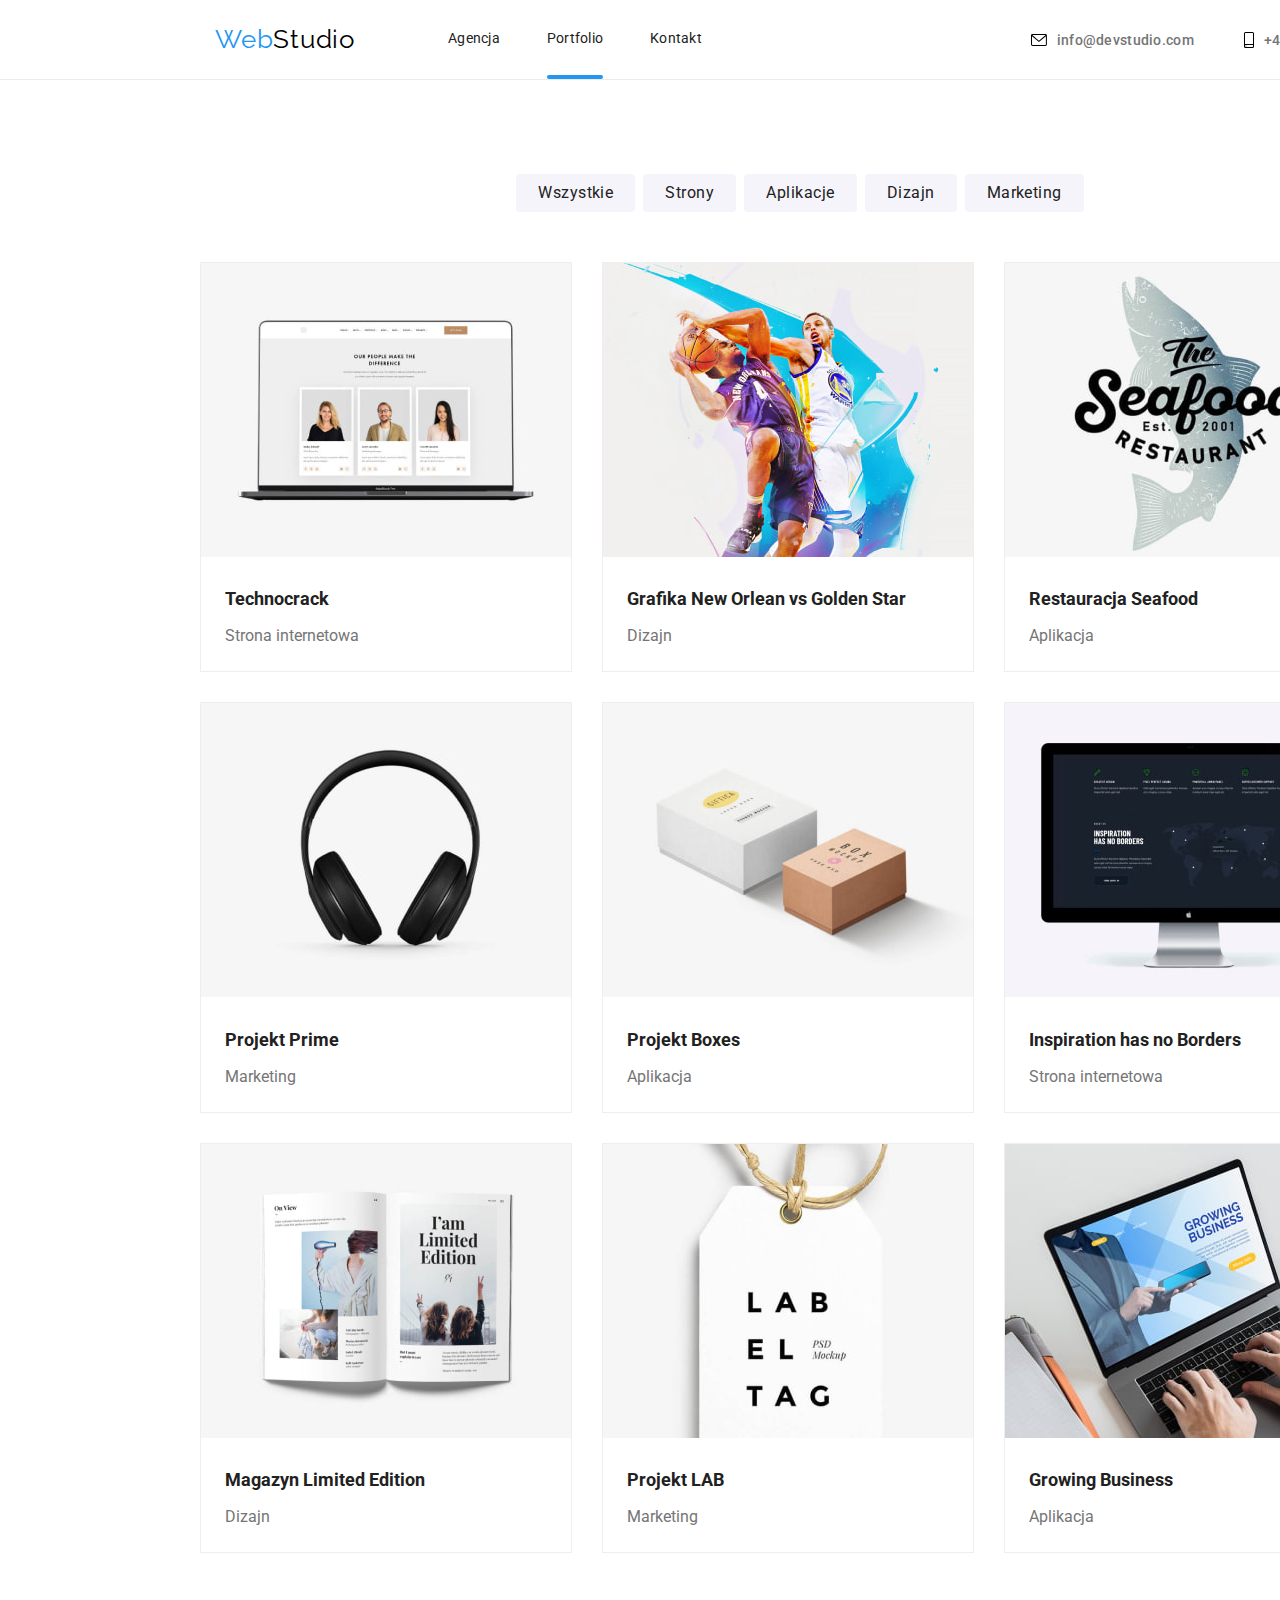
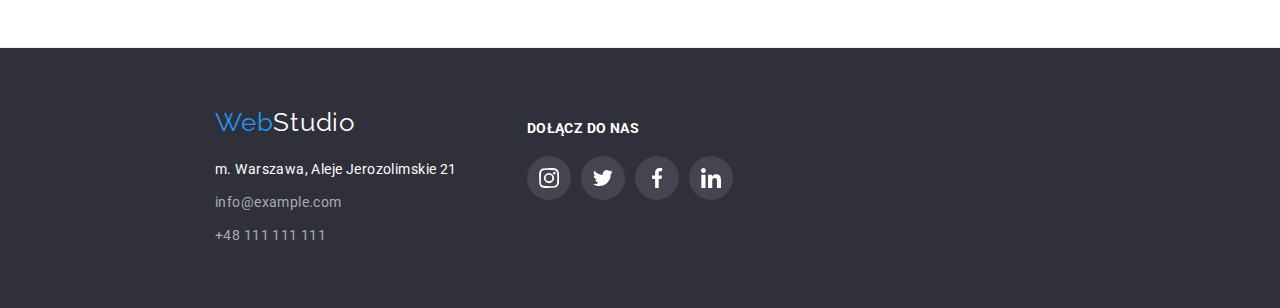
==== portfolio.html @ 2d431eb2 "cloned" ====
<!DOCTYPE html>
<html lang="en">
  <head>
    <meta charset="utf-8" />
    <meta http-equiv="x-uA-compatible" content="ie=edge" />
    <meta name="viewport" content="width=device-width, initial-scale=1.0" />
    <title>Studio</title>
    <link rel="stylesheet" href="./css/normalize.css" />
    <link rel="stylesheet" href="./css/style.css" />
    <link
      href="https://fonts.googleapis.com/css2?family=Raleway:wght@700&family=Roboto:wght@400;500;700;900&display=swap"
      rel="stylesheet"
    />
  </head>
  <body>
    <div class="wrapper">
      <div class="header-border">
        <header class="header container">
          <a class="header-logo" href="./index.html"
            >Web<span class="logo-secondary-color">Studio</span></a
          >
          <nav class="menu-nav">
            <a href="">Agencja</a>
            <a class="underline" href="./portfolio.html">Portfolio</a>
            <a href="">Kontakt</a>
          </nav>
          <div class="header-contacts">
            <a href="mailto:info@devstudio.com"
              ><svg class="header-icon" width="16" height="12">
                <use href="./images/icons.svg#icon-email"></use>
              </svg>
              info@devstudio.com</a
            >
            <a class="tel" href="tel:+48111111111"
              ><svg class="header-icon" width="10" height="16">
                <use href="./images/icons.svg#icon-smartphone"></use>
              </svg>
              +48 111 111 111</a
            >
          </div>
        </header>
      </div>
      <div class="portfolio-main-page-border">
        <main class="portfolio-main-page container section">
          <div class="filters">
            <button>Wszystkie</button>
            <button>Strony</button>
            <button>Aplikacje</button>
            <button>Dizajn</button>
            <button>Marketing</button>
          </div>
          <ul class="wszystkie-menu-images">
            <li>
              <figure class="image-border">
                <div class="project-image">
                  <img
                    src="./images/technocrack.jpg"
                    alt="picture of information about three employees"
                    width="370"
                    height="294"
                  />
                  <div class="hover-overlay">
                    <p>
                      Technocrack jest popularną platformą wykorzystywaną do
                      rozpowszechniania koronawirusa. Firmy wykorzystują tę
                      platformę do celów szpiegowskich i ataków na
                      niezabezpieczone serwery konkurencji
                    </p>
                  </div>
                </div>
                <figcaption class="image-footer">
                  <p class="project-name">Technocrack</p>
                  <p class="group-name">Strona internetowa</p>
                </figcaption>
              </figure>
            </li>
            <li>
              <figure class="image-border">
                <div class="project-image">
                  <img
                    src="./images/neworlean.jpg"
                    alt="picture of two basketball players in match"
                    width="370"
                    height="294"
                  />
                  <div class="hover-overlay">
                    <p>
                      Technocrack jest popularną platformą wykorzystywaną do
                      rozpowszechniania koronawirusa. Firmy wykorzystują tę
                      platformę do celów szpiegowskich i ataków na
                      niezabezpieczone serwery konkurencji
                    </p>
                  </div>
                </div>
                <figcaption class="image-footer">
                  <p class="project-name">Grafika New Orlean vs Golden Star</p>
                  <p class="group-name">Dizajn</p>
                </figcaption>
              </figure>
            </li>
            <li>
              <figure class="image-border">
                <div class="project-image">
                  <img
                    src="./images/seafood.jpg"
                    alt=" logo of seafood restaurant"
                    width="370"
                    height="294"
                  />
                  <div class="hover-overlay">
                    <p>
                      Technocrack jest popularną platformą wykorzystywaną do
                      rozpowszechniania koronawirusa. Firmy wykorzystują tę
                      platformę do celów szpiegowskich i ataków na
                      niezabezpieczone serwery konkurencji
                    </p>
                  </div>
                </div>
                <figcaption class="image-footer">
                  <p class="project-name">Restauracja Seafood</p>
                  <p class="group-name">Aplikacja</p>
                </figcaption>
              </figure>
            </li>

            <li>
              <figure class="image-border">
                <div class="project-image">
                  <img
                    src="./images/project-prime.jpg"
                    alt="picture of headphones"
                    width="370"
                    height="294"
                  />
                  <div class="hover-overlay">
                    <p>
                      Technocrack jest popularną platformą wykorzystywaną do
                      rozpowszechniania koronawirusa. Firmy wykorzystują tę
                      platformę do celów szpiegowskich i ataków na
                      niezabezpieczone serwery konkurencji
                    </p>
                  </div>
                </div>
                <figcaption class="image-footer">
                  <p class="project-name">Projekt Prime</p>
                  <p class="group-name">Marketing</p>
                </figcaption>
              </figure>
            </li>

            <li>
              <figure class="image-border">
                <div class="project-image">
                  <img
                    src="./images/project-boxes.jpg"
                    alt="picture of two boxes next to eachother"
                    width="370"
                    height="294"
                  />
                  <div class="hover-overlay">
                    <p>
                      Technocrack jest popularną platformą wykorzystywaną do
                      rozpowszechniania koronawirusa. Firmy wykorzystują tę
                      platformę do celów szpiegowskich i ataków na
                      niezabezpieczone serwery konkurencji
                    </p>
                  </div>
                </div>
                <figcaption class="image-footer">
                  <p class="project-name">Projekt Boxes</p>
                  <p class="group-name">Aplikacja</p>
                </figcaption>
              </figure>
            </li>

            <li>
              <figure class="image-border">
                <div class="project-image">
                  <img
                    src="./images/inspiration.jpg"
                    alt="picture of computer screen with inspiration has no borders slogan"
                    width="370"
                    height="294"
                  />
                  <div class="hover-overlay">
                    <p>
                      Technocrack jest popularną platformą wykorzystywaną do
                      rozpowszechniania koronawirusa. Firmy wykorzystują tę
                      platformę do celów szpiegowskich i ataków na
                      niezabezpieczone serwery konkurencji
                    </p>
                  </div>
                </div>
                <figcaption class="image-footer">
                  <p class="project-name">Inspiration has no Borders</p>
                  <p class="group-name">Strona internetowa</p>
                </figcaption>
              </figure>
            </li>

            <li>
              <figure class="image-border">
                <div class="project-image">
                  <img
                    src="./images/magazyn-limited-edition.jpg"
                    alt=" picture of book with text im limited edition"
                    width="370"
                    height="294"
                  />
                  <div class="hover-overlay">
                    <p>
                      Technocrack jest popularną platformą wykorzystywaną do
                      rozpowszechniania koronawirusa. Firmy wykorzystują tę
                      platformę do celów szpiegowskich i ataków na
                      niezabezpieczone serwery konkurencji
                    </p>
                  </div>
                </div>
                <figcaption class="image-footer">
                  <p class="project-name">Magazyn Limited Edition</p>
                  <p class="group-name">Dizajn</p>
                </figcaption>
              </figure>
            </li>

            <li>
              <figure class="image-border">
                <div class="project-image">
                  <img
                    src="./images/project-lab.jpg"
                    alt="picture of paper pendant"
                    width="370"
                    height="294"
                  />
                  <div class="hover-overlay">
                    <p>
                      Technocrack jest popularną platformą wykorzystywaną do
                      rozpowszechniania koronawirusa. Firmy wykorzystują tę
                      platformę do celów szpiegowskich i ataków na
                      niezabezpieczone serwery konkurencji
                    </p>
                  </div>
                </div>
                <figcaption class="image-footer">
                  <p class="project-name">Projekt LAB</p>
                  <p class="group-name">Marketing</p>
                </figcaption>
              </figure>
            </li>

            <li>
              <figure class="image-border">
                <div class="project-image">
                  <img
                    src="./images/growing-business.jpg"
                    alt="picture of a laptop with growing business slogan"
                    width="370"
                    height="294"
                  />
                  <div class="hover-overlay">
                    <p>
                      Technocrack jest popularną platformą wykorzystywaną do
                      rozpowszechniania koronawirusa. Firmy wykorzystują tę
                      platformę do celów szpiegowskich i ataków na
                      niezabezpieczone serwery konkurencji
                    </p>
                  </div>
                </div>
                <figcaption class="image-footer">
                  <p class="project-name">Growing Business</p>
                  <p class="group-name">Aplikacja</p>
                </figcaption>
              </figure>
            </li>
          </ul>
        </main>
      </div>
      <div class="footer-background-color">
        <footer class="footer container">
          <div class="footer-contacts">
            <a class="footer-logo" href="./index.html"
              >Web<span class="logo-third-color">Studio</span></a
            >
            <address class="address">
              <p class="footer-address">m. Warszawa, Aleje Jerozolimskie 21</p>
              <a class="footer-email" href="mailto:info@example.com"
                >info@example.com</a
              >
              <a class="footer-tel" href="tel:+48111111111">+48 111 111 111</a>
            </address>
          </div>
          <div class="footer-social-media">
            <p>dołącz do nas</p>
            <div class="footer-social-media-block">
              <svg class="footer-social-media-icon footer-circle">
                <use
                  href="./images/icons.svg#icon-instagram"
                  width="20"
                  height="20"
                  x="12"
                  y="12"
                ></use>
              </svg>
              <svg class="footer-social-media-icon footer-circle">
                <use
                  href="./images/icons.svg#icon-twitter"
                  width="20"
                  height="20"
                  x="12"
                  y="12"
                ></use>
              </svg>
              <svg class="footer-social-media-icon footer-circle">
                <use
                  href="./images/icons.svg#icon-facebook"
                  width="20"
                  height="20"
                  x="12"
                  y="12"
                ></use>
              </svg>
              <svg class="footer-social-media-icon footer-circle">
                <use
                  href="./images/icons.svg#icon-linkedin"
                  width="20"
                  height="20"
                  x="12"
                  y="12"
                ></use>
              </svg>
            </div>
          </div>
        </footer>
      </div>
    </div>
  </body>
</html>
---- css/style.css ----
* {
  list-style-type: none;
  margin: 0;
  padding: 0;
  color: #212121;
  text-decoration: none;
  font-style: normal;
}

/* Index */

body {
  font-family: "Roboto", "Raleway", "sans-serif";
  background-color: #e5e5e5;
}

.wrapper {
  width: 1600px;
  margin: 0 auto;
  background-color: #ffffff;
}

.container {
  width: 1200px;
  margin: 0 auto;
}

.section {
  padding: 94px 0;
}

.modal-backdrop {
  background-color: #00000033;
  position: fixed;
  width: 100%;
  height: 100%;
  top: 0;
  left: 0;
  z-index: 2;
  transition: ease-in;
  transition-duration: 250ms;
}

.modal {
  position: absolute;
  width: 528px;
  min-height: 581px;
  top: 50%;
  left: 50%;
  transform: translate(-50%, -50%);
  background-color: #ffffff;
  box-shadow: 0px 1px 3px rgba(0, 0, 0, 0.12), 0px 1px 1px rgba(0, 0, 0, 0.14),
    0px 2px 1px rgba(0, 0, 0, 0.2);
  border-radius: 4px;
}

.modal-close-btn {
  position: absolute;
  top: 8px;
  right: 8px;
  border-radius: 50%;
  width: 30px;
  height: 30px;
  background: #ffffff;
  border: 1px solid rgba(0, 0, 0, 0.1);
  cursor: pointer;
  font-weight: 700;
}

.is-hidden {
  opacity: 0;
  visibility: hidden;
  pointer-events: none;
  transition: ease-in;
  transition-duration: 250ms;
  transform: translate(0%, 50%);
}

.header-border {
  border-bottom: 1px solid #ececec;
}

.header {
  padding: 25px 27px 24px 15px;
  display: flex;
  gap: 93px;
  align-items: center;
}
.header-logo {
  font-family: "Raleway";
  font-size: 26px;
  letter-spacing: 0.03em;
  color: #2196f3;
}

.logo-secondary-color {
  color: #000000;
}

.menu-nav {
  width: 254px;
  font-size: 14px;
  letter-spacing: 0.02em;
  display: flex;
  justify-content: space-between;
}

nav a:hover,
nav a:focus {
  color: #2196f3;
  transition: 250ms;
  transition-timing-function: cubic-bezier(0.4, 0, 0.2, 1);
}
.underline::after {
  content: "";
  display: block;
  width: 100%;
  height: 4px;
  background-color: #2196f3;
  transform: translateY(29px);
  border-radius: 2px;
}

.header-icon {
  margin-right: 10px;
}

.header-contacts {
  font-weight: 500;
  font-size: 14px;
  letter-spacing: 0.02em;
  display: flex;
  gap: 50px;
  margin-left: auto;
}

.header-contacts a {
  color: #757575;
  display: flex;
  align-items: center;
}

.header-contacts a:hover,
a:focus,
.header-icon:hover {
  color: #2196f3;
  fill: #2196f3;
}

.welcome-section-background {
  background-color: #2f303a;
  background-image: linear-gradient(
      0deg,
      rgba(47, 48, 58, 0.4) 0%,
      rgba(47, 48, 58, 0.4) 100%
    ),
    url(../images/welcome-section-background-image.jpg);
}

.welcome-section {
  width: 1200px;
  display: flex;
  flex-direction: column;
  gap: 30px;
  margin: 0 auto;
}

.welcome-section-text {
  color: #ffffff;
  font-weight: 900;
  font-size: 44px;
  line-height: 1.37;
  text-align: center;
  letter-spacing: 0.06em;
  text-transform: uppercase;
  padding: 200px 252px 0;
  margin: 0 auto;
}

.welcome-section-button {
  background-color: #2196f3;
  box-shadow: 0px 4px 4px rgba(0, 0, 0, 0.15);
  border-radius: 4px;
  cursor: pointer;
  padding: 10px 41px 10px 42px;
  margin: 0 auto 200px;
  color: white;
  font-weight: 700;
  font-size: 16px;
  line-height: 1.88;
  letter-spacing: 0.06em;
  border: none;
}

.main-page {
  display: flex;
  flex-direction: column;
}
.article {
  font-size: 14px;
  line-height: 1.71;
  letter-spacing: 0.03em;
}

.article ul {
  display: flex;
  gap: 30px;
}

.article-logo {
  background-color: #f5f4fa;
  border-radius: 4px;
  margin-bottom: 30px;
}

.article-header {
  font-weight: 700;
}
.article-paragraph {
  color: #757575;
}

.what-we-do {
  padding-top: 0;
}

.what-we-do figure {
  display: flex;
}

.main-page-header {
  text-align: center;
  font-weight: 700;
  font-size: 36px;
  line-height: 1.166;
  letter-spacing: 0.03em;
  padding-bottom: 50px;
}

.what-we-do-images {
  display: flex;
  justify-content: space-between;
}

.label {
  position: relative;
}

.label > p {
  position: absolute;
  bottom: 0;
  background-color: rgba(47, 48, 58, 0.8);
  text-transform: uppercase;
  width: 100%;
  font-weight: 700;
  font-size: 14px;
  line-height: 16px;
  text-align: center;
  letter-spacing: 0.03em;
  color: #ffffff;
  padding: 27px 0;
}

.our-team-background {
  background: #f5f4fa;
}

.our-team-images {
  display: flex;
  justify-content: space-between;
}
.our-team-images li {
  box-shadow: 0px 1px 3px rgba(0, 0, 0, 0.12), 0px 1px 1px rgba(0, 0, 0, 0.14),
    0px 2px 1px rgba(0, 0, 0, 0.2);
  border-radius: 0px 0px 4px 4px;
  gap: 30px;
}

.our-team-signature {
  font-weight: 500;
  font-size: 16px;
  line-height: 1.19;
  text-align: center;
  letter-spacing: 0.03em;
  padding: 30px 0;
}
.our-team-position {
  padding-top: 10px;
  color: #757575;
  font-weight: 400;
  font-size: 16px;
  line-height: 1.19;
  text-align: center;
  letter-spacing: 0.03em;
}

.social-media-block {
  display: flex;
  gap: 10px;
  padding: 16px 32px 0;
  align-items: center;
}
.circle {
  border-radius: 50%;
  background-color: #f5f4fa;
  width: 44px;
  height: 44px;
  cursor: pointer;
}
.circle:hover {
  background-color: #2196f3;
}
.social-media-icon {
  fill: #afb1b8;
}

.social-media-icon:hover {
  fill: #ffffff;
}

.our-clients-logos {
  display: flex;
  justify-content: space-between;
}

.our-client-icon {
  width: 170px;
  height: 92px;
  border: 1px solid #afb1b8;
  border-radius: 4px;
  fill: #afb1b8;
  cursor: pointer;
}

.our-client-icon:hover {
  fill: #2196f3;
  border-color: #2196f3;
}

.footer-background-color {
  background: #2f303a;
}
.footer {
  display: flex;
}

.footer-contacts {
  display: flex;
  flex-direction: column;
}

.footer-logo {
  font-family: "Raleway";
  font-size: 26px;
  letter-spacing: 0.03em;
  color: #2196f3;
  padding: 60px 0 20px 15px;
}
.logo-third-color {
  color: white;
}

.address {
  display: flex;
  flex-direction: column;
  gap: 9px;
  padding: 0 0 60px 15px;
}

.footer-address {
  font-weight: 400;
  font-size: 14px;
  line-height: 1.71;
  letter-spacing: 0.03em;
  color: #ffffff;
}
.footer-email {
  font-weight: 400;
  font-size: 14px;
  line-height: 1.71;
  letter-spacing: 0.03em;
  color: rgba(255, 255, 255, 0.6);
}

.footer-tel {
  font-weight: 400;
  font-size: 14px;
  line-height: 1.71;
  letter-spacing: 0.03em;
  color: rgba(255, 255, 255, 0.6);
}

.footer-social-media {
  padding: 72px 0 0 70px;
}

.footer-social-media-block {
  display: flex;
  gap: 10px;
  align-items: center;
}

.footer-social-media p {
  color: #ffffff;
  text-transform: uppercase;
  font-weight: 700;
  font-size: 14px;
  line-height: 16px;
  letter-spacing: 0.03em;
  padding-bottom: 20px;
}

.footer-circle {
  background-color: #ffffff1a;
  width: 44px;
  height: 44px;
  border-radius: 50%;
  cursor: pointer;
}

.footer-circle:hover {
  background-color: #2196f3;
}
.footer-social-media-icon {
  fill: #ffffff;
}

.newsletter {
  display: flex;
}

.newsletter-label {
  font-weight: 700;
  font-size: 14px;
  line-height: 16px;
  letter-spacing: 0.03em;
  text-transform: uppercase;
  color: #ffffff;
}

.newsletter-label input {
  width: 358px;
  position: relative;
  border: 1px solid rgba(255, 255, 255, 0.3);
  filter: drop-shadow(0px 4px 4px rgba(0, 0, 0, 0.15));
  border-radius: 4px;
  background-color: #2f303a;
  color: rgba(255, 255, 255, 0.6);
  margin-right: 10px;
  outline: none;
}

.newsletter-button {
  background: #2196f3;
  box-shadow: 0px 4px 4px rgba(0, 0, 0, 0.15);
  border-radius: 4px;
  display: flex;
  align-items: center;
  text-align: center;
  letter-spacing: 0.06em;
  font-weight: 700;
  font-size: 16px;
  line-height: 30px;
  color: #ffffff;
  padding: 10px 76px 10px 42px;
}

.newsletter-button-icon {
  margin-left: 24px;
  border: 2px solid black;
}

/* Portfolio */

.portfolio-main-page {
  display: flex;
  flex-direction: column;
}
.portfolio-main-page-border {
  border-bottom: 1px solid #eeeeee;
}
.filters {
  margin: 0 auto;
  display: flex;
  gap: 8px;
}

.filters > button {
  font-size: 16px;
  background-color: #f5f4fa;
  letter-spacing: 0.03em;
  line-height: 1.625;
  border-radius: 4px;
  border: none;
  border-radius: 4px;
  cursor: pointer;
  padding: 6px 22px;
  margin-bottom: 50px;
}

.filters > button:hover,
.filters > button:focus {
  background-color: #2196f3;
  color: #ffffff;
  box-shadow: 0px 3px 1px rgba(0, 0, 0, 0.1), 0px 1px 2px rgba(0, 0, 0, 0.08),
    0px 2px 2px rgba(0, 0, 0, 0.12);
}

.wszystkie-menu-images {
  display: flex;
  flex-wrap: wrap;
  gap: 30px;
}

.image-border {
  border: 1px solid #eeeeee;
  cursor: pointer;
  position: relative;
}
.project-image {
  position: relative;
  overflow: hidden;
}

.hover-overlay {
  top: 0;
  position: absolute;
  z-index: -1;
  transform: translateY(100%);
}

.hover-overlay > p {
  color: #ffffff;
  padding: 49px 0 0 24px;
  letter-spacing: 0.03em;
  font-size: 18px;
  line-height: 28px;
}

.image-border:hover .hover-overlay {
  width: 100%;
  height: 100%;
  background: rgba(33, 150, 243, 0.9);
  transition-property: transform, background-color;
  transition-timing-function: cubic-bezier(0.4, 0, 0.2, 1);
  transform: translateY(0);
  transition-duration: 250ms;
  z-index: 1;
}

.image-border:hover,
.image-border:focus {
  box-shadow: 0px 1px 1px rgba(0, 0, 0, 0.12), 0px 4px 4px rgba(0, 0, 0, 0.06),
    1px 4px 6px rgba(0, 0, 0, 0.16);
}

.image-footer {
  font-weight: 700;
  font-size: 18px;
  line-height: 2;
  padding: 20px 24px;
}
.project-name {
  line-height: 2;
}

.group-name {
  font-size: 16px;
  line-height: 1.88;
  color: #757575;
  font-weight: 400;
  padding-top: 4px;
}
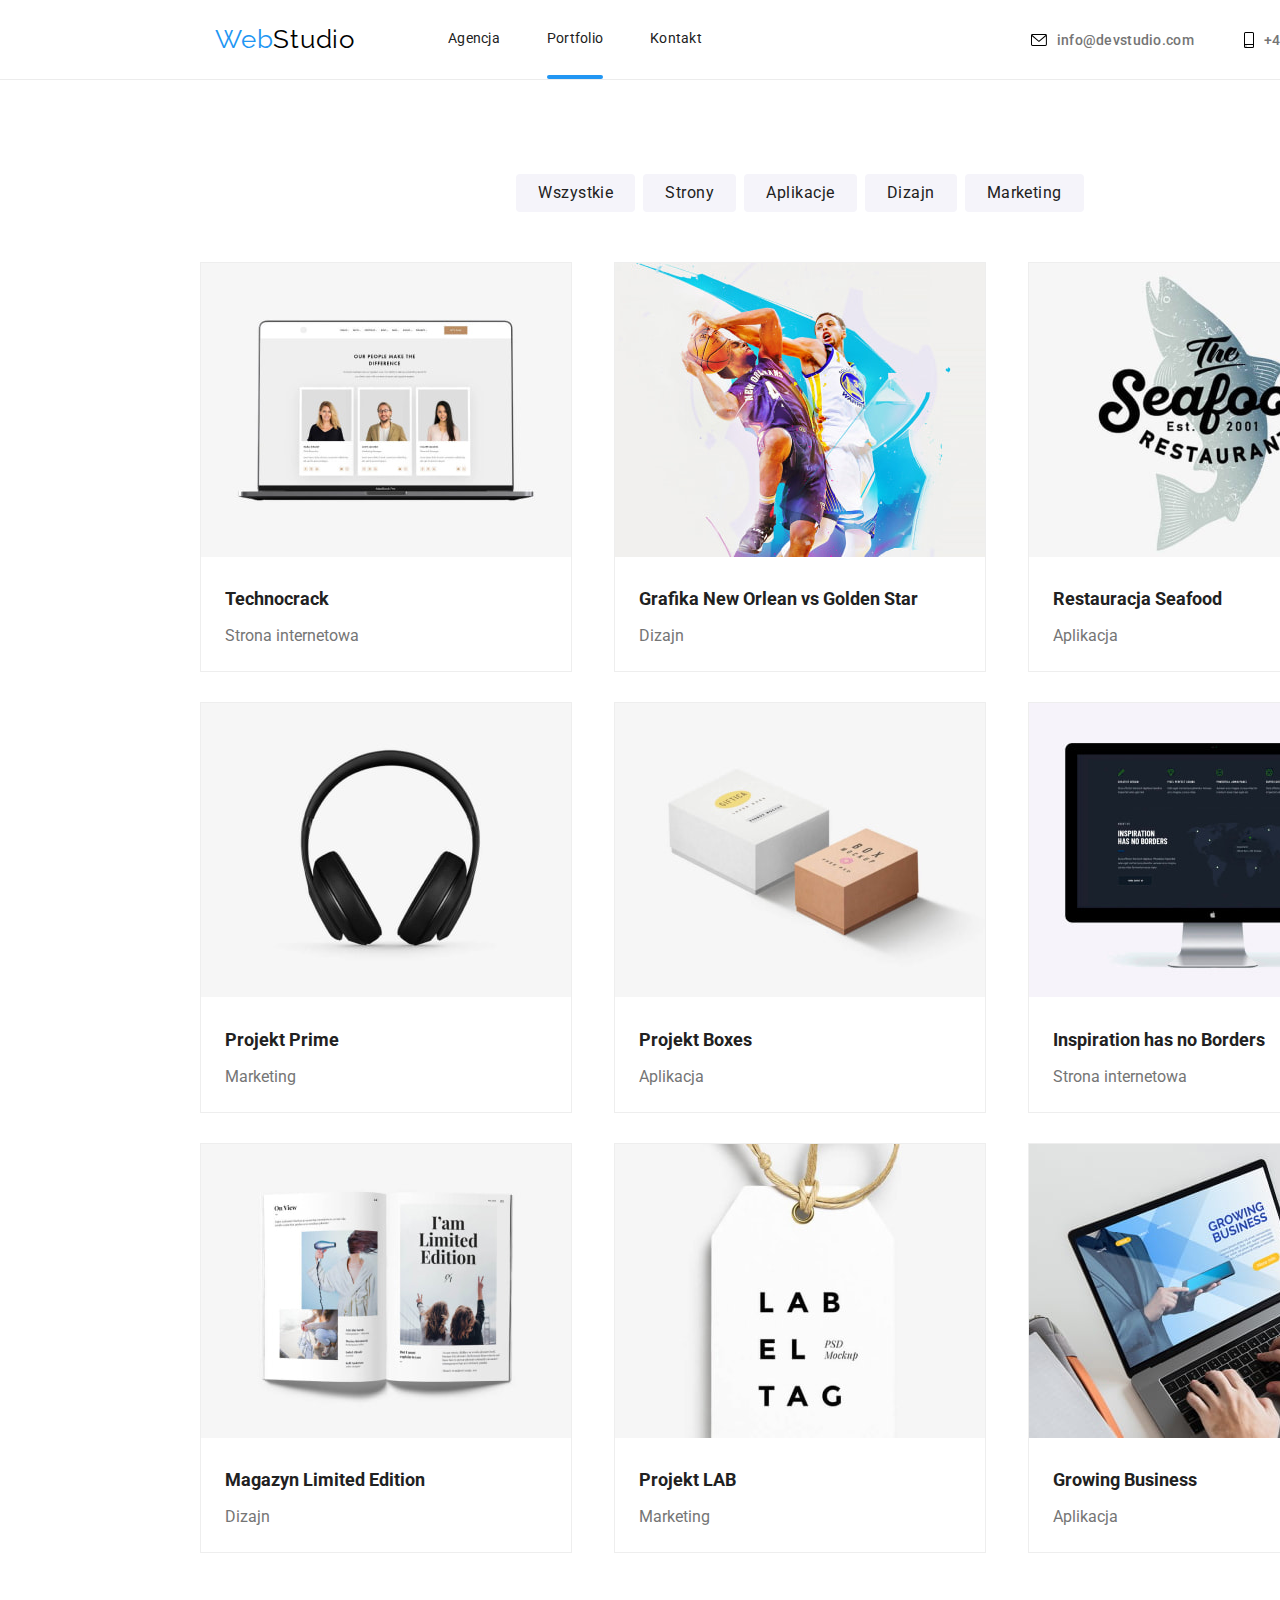
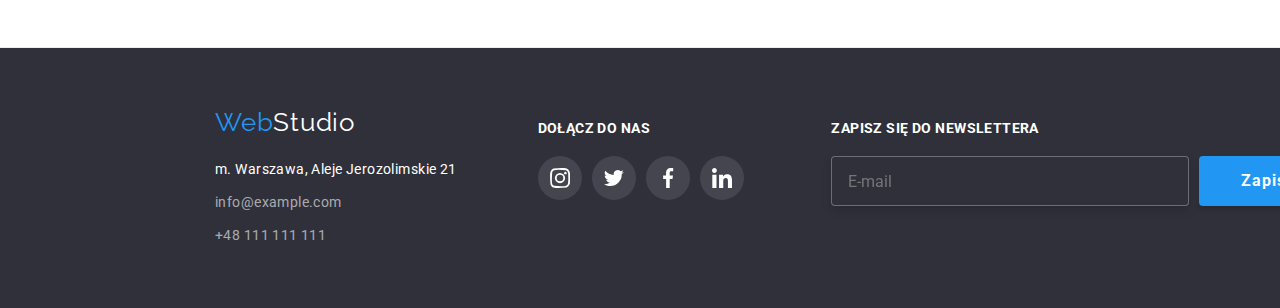
==== commit ca5c8aa0: "Update portfolio.html" ====
--- a/portfolio.html
+++ b/portfolio.html
@@ -330,6 +330,24 @@
               </svg>
             </div>
           </div>
+          <div class="footer-newsletter">
+            <form class="newsletter">
+              <label>
+                <p>Zapisz się do newslettera</p>
+                <input type="email" placeholder="E-mail" name="email"
+              /></label>
+              <button class="newsletter-button" type="submit">
+                Zapisz się
+                <svg class="newsletter-button-icon">
+                  <use
+                    href="./images/icons.svg#icon-send"
+                    width="24"
+                    height="24"
+                  ></use>
+                </svg>
+              </button>
+            </form>
+          </div>
         </footer>
       </div>
     </div>
--- a/css/style.css
+++ b/css/style.css
@@ -28,6 +28,8 @@
 .section {
   padding: 94px 0;
 }
+
+/* Modal section */
 
 .modal-backdrop {
   background-color: #00000033;
@@ -76,6 +78,105 @@
   transform: translate(0%, 50%);
 }
 
+/* Form section */
+
+form {
+  width: 448px;
+  margin: 0 auto;
+}
+
+.form-icon {
+  position: absolute;
+}
+
+.form-icon-position1 {
+  top: 104px;
+  left: 52px;
+}
+
+.form-icon-position2 {
+  top: 172px;
+  left: 52px;
+}
+
+.form-icon-position3 {
+  top: 240px;
+  left: 52px;
+}
+
+.form-header {
+  font-weight: 700;
+  font-size: 20px;
+  line-height: 23px;
+  text-align: center;
+  letter-spacing: 0.03em;
+  margin-top: 40px;
+  margin-bottom: 12px;
+}
+
+.modal-form label {
+  display: flex;
+  flex-direction: column;
+  margin-bottom: 10px;
+  color: #757575;
+}
+
+.modal-form input {
+  height: 40px;
+  border: 1px solid rgba(33, 33, 33, 0.2);
+  border-radius: 4px;
+  padding-left: 42px;
+}
+
+.modal-form textarea {
+  height: 120px;
+  border: 1px solid rgba(33, 33, 33, 0.2);
+  border-radius: 4px;
+  padding: 12px 16px;
+}
+
+.modal-form input:focus,
+.modal-form textarea:focus,
+.form-icon:focus {
+  outline: none;
+  border-color: #2196f3;
+  fill: #2196f3;
+}
+
+.modal-checkbox {
+  margin: 20px 0 30px 55px;
+  font-size: 14px;
+  line-height: 1.71;
+  letter-spacing: 0.03em;
+  color: #757575;
+}
+
+.modal-button {
+  background: #2196f3;
+  box-shadow: 0px 4px 4px rgba(0, 0, 0, 0.15);
+  border-radius: 4px;
+  margin: 0 auto 40px;
+  font-weight: 700;
+  font-size: 16px;
+  line-height: 1.88;
+  border: none;
+  padding: 10px 76px;
+  display: flex;
+  align-items: center;
+  text-align: center;
+  letter-spacing: 0.06em;
+  color: #ffffff;
+}
+
+.link-color {
+  color: #2196f3;
+  text-decoration: underline;
+}
+
+.modal-checkbox input {
+  margin-right: 8px;
+}
+
 .header-border {
   border-bottom: 1px solid #ececec;
 }
@@ -342,6 +443,7 @@
 }
 .footer {
   display: flex;
+  justify-content: space-between;
 }
 
 .footer-contacts {
@@ -426,10 +528,13 @@
 }
 
 .newsletter {
-  display: flex;
-}
-
-.newsletter-label {
+  width: 100%;
+  display: flex;
+  padding: 72px 0 0 77px;
+}
+
+.newsletter p {
+  padding-bottom: 20px;
   font-weight: 700;
   font-size: 14px;
   line-height: 16px;
@@ -438,7 +543,7 @@
   color: #ffffff;
 }
 
-.newsletter-label input {
+.newsletter input {
   width: 358px;
   position: relative;
   border: 1px solid rgba(255, 255, 255, 0.3);
@@ -448,26 +553,33 @@
   color: rgba(255, 255, 255, 0.6);
   margin-right: 10px;
   outline: none;
+  height: 50px;
+  padding-left: 16px;
 }
 
 .newsletter-button {
+  height: 50px;
   background: #2196f3;
   box-shadow: 0px 4px 4px rgba(0, 0, 0, 0.15);
   border-radius: 4px;
+  font-weight: 700;
+  font-size: 16px;
+  line-height: 1.88;
   display: flex;
   align-items: center;
   text-align: center;
   letter-spacing: 0.06em;
-  font-weight: 700;
-  font-size: 16px;
-  line-height: 30px;
-  color: #ffffff;
-  padding: 10px 76px 10px 42px;
+  color: #ffffff;
+  border: none;
+  padding: 10px 0 10px 42px;
+  margin-top: 36px;
 }
 
 .newsletter-button-icon {
-  margin-left: 24px;
-  border: 2px solid black;
+  margin: 0 28px 0 24px;
+  width: 24px;
+  height: 24px;
+  fill: #ffffff;
 }
 
 /* Portfolio */
@@ -510,6 +622,7 @@
   display: flex;
   flex-wrap: wrap;
   gap: 30px;
+  justify-content: space-between;
 }
 
 .image-border {
